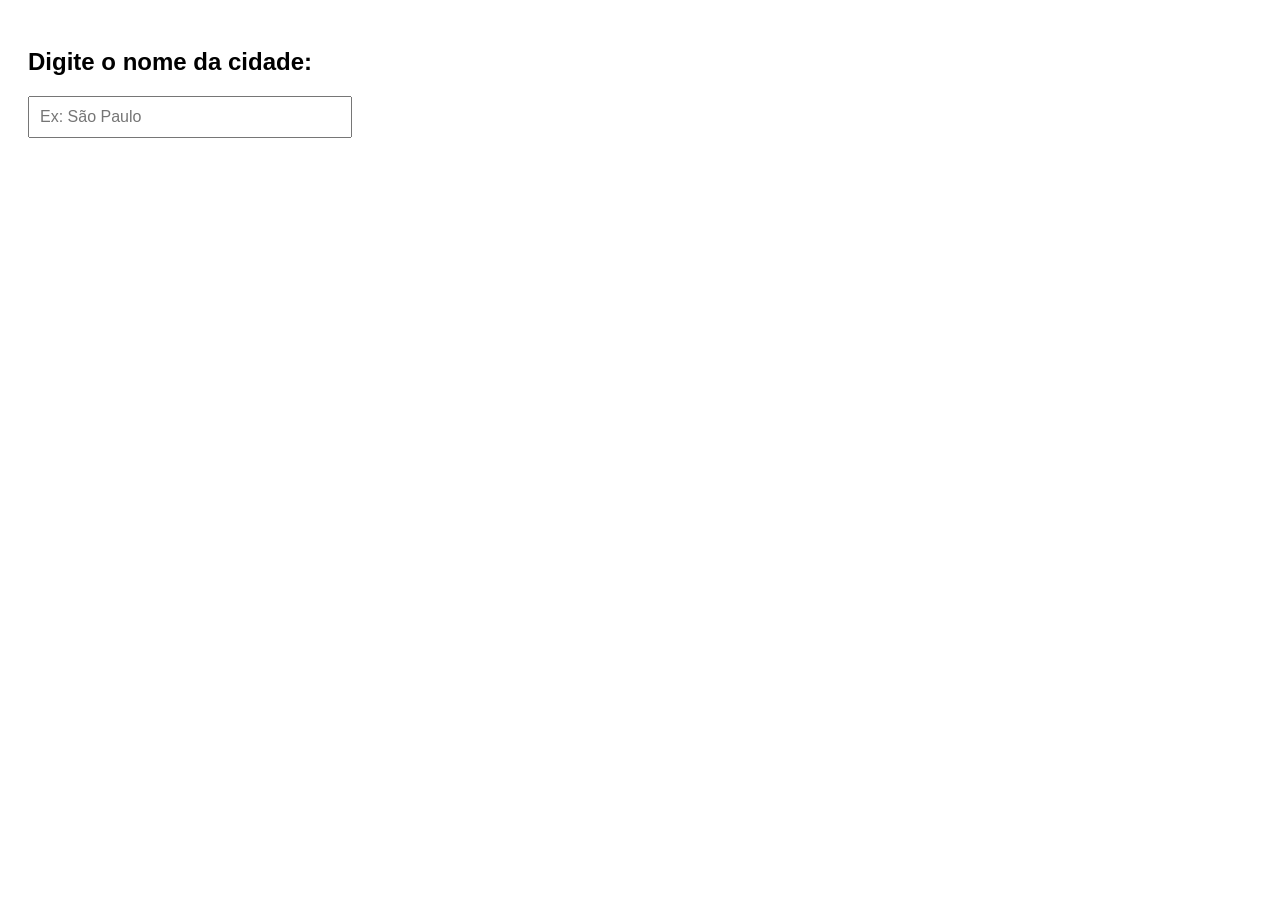
==== teste.html @ d77ceb68 "Subindo o repositório pela primeira vez" ====
<!DOCTYPE html>
<html lang="pt-br">
<head>
    <meta charset="UTF-8">
    <meta name="viewport" content="width=device-width, initial-scale=1.0">
    <title>Autocomplete de Cidades</title>
    <style>
        body {
            font-family: Arial, sans-serif;
            padding: 20px;
        }
        .autocomplete-container {
            position: relative;
            display: inline-block;
        }
        #city-input {
            padding: 10px;
            font-size: 16px;
            width: 300px;
        }
        .autocomplete-list {
            position: absolute;
            border: 1px solid #d4d4d4;
            border-bottom: none;
            border-top: none;
            z-index: 99;
            top: 100%;
            left: 0;
            right: 0;
            max-height: 200px;
            overflow-y: auto;
        }
        .autocomplete-list-item {
            padding: 10px;
            cursor: pointer;
            background-color: #fff;
            border-bottom: 1px solid #d4d4d4;
        }
        .autocomplete-list-item:hover {
            background-color: #e9e9e9;
        }
    </style>
</head>
<body>

    <h2>Digite o nome da cidade:</h2>
    <div class="autocomplete-container">
        <input id="city-input" type="text" placeholder="Ex: São Paulo">
        <div id="autocomplete-list" class="autocomplete-list"></div>
    </div>

    <script>
        const apiKey = 'b2f4046af3384b2896c152521251508'; // Substitua pela sua chave da API
        const cityInput = document.getElementById('city-input');
        const autocompleteList = document.getElementById('autocomplete-list');

        cityInput.addEventListener('input', function() {
            const query = this.value;
            // Limpa a lista se o campo estiver vazio
            if (!query) {
                clearAutocompleteList();
                return;
            }

            // Faz a requisição apenas se tiver 3 ou mais caracteres para evitar muitas requisições
            if (query.length < 3) {
                return;
            }

            fetch(`https://api.weatherapi.com/v1/search.json?key=${'b2f4046af3384b2896c152521251508'}&q=${query}`)
                .then(response => response.json())
                .then(data => {
                    clearAutocompleteList(); // Limpa antes de popular
                    if (data.length > 0) {
                        data.forEach(city => {
                            const item = document.createElement('div');
                            item.classList.add('autocomplete-list-item');
                            item.innerHTML = `<strong>${city.name}</strong>, ${city.region}, ${city.country}`;
                            
                            item.addEventListener('click', function() {
                                cityInput.value = city.name;
                                clearAutocompleteList();
                            });

                            autocompleteList.appendChild(item);
                        });
                    } else {
                        const noResults = document.createElement('div');
                        noResults.classList.add('autocomplete-list-item');
                        noResults.innerText = 'Nenhum resultado encontrado';
                        autocompleteList.appendChild(noResults);
                    }
                })
                .catch(error => {
                    console.error('Erro ao buscar cidades:', error);
                    clearAutocompleteList();
                });
        });

        // Fecha a lista quando o usuário clica fora dela
        document.addEventListener('click', function(e) {
            if (!e.target.closest('.autocomplete-container')) {
                clearAutocompleteList();
            }
        });

        function clearAutocompleteList() {
            autocompleteList.innerHTML = '';
        }
    </script>

</body>
</html>
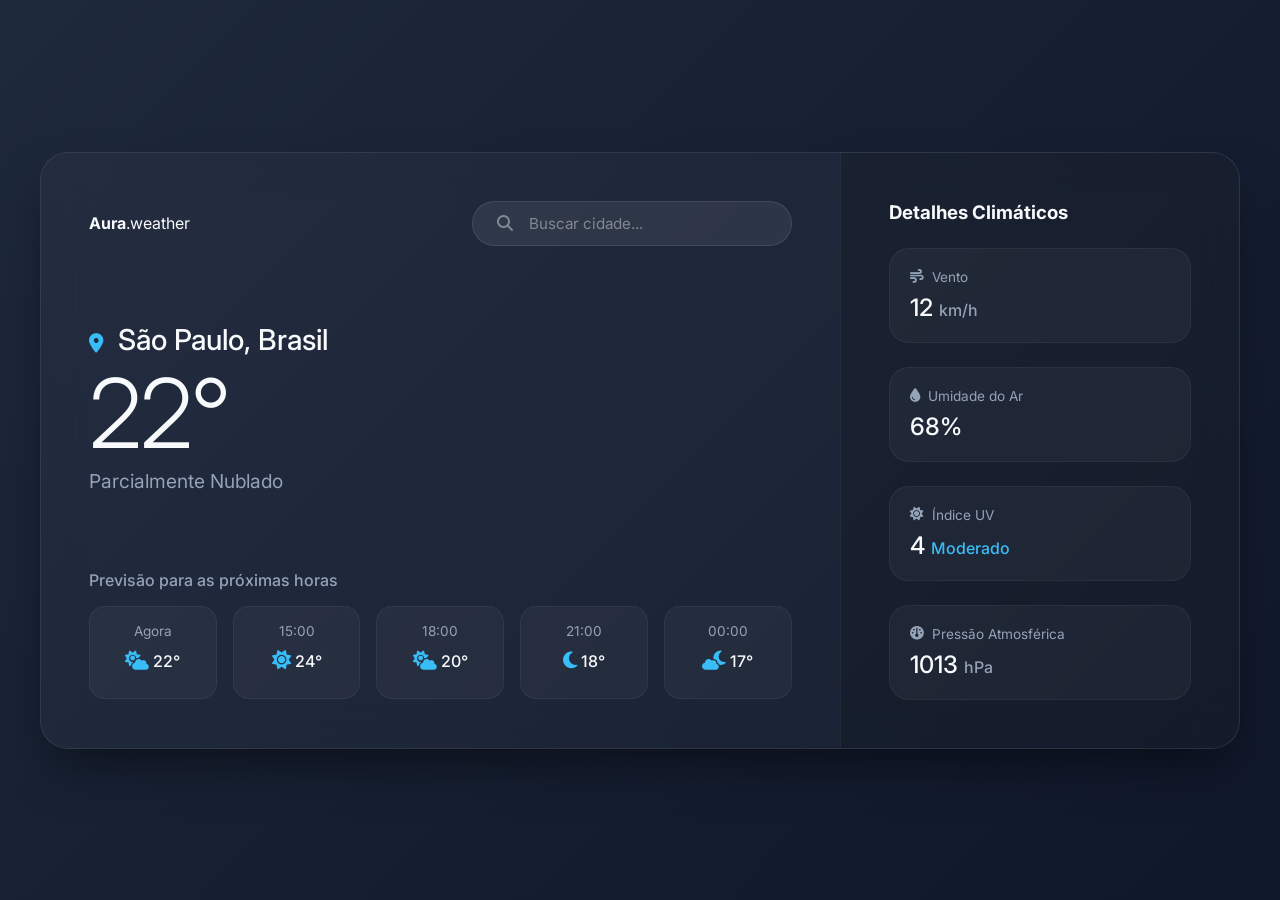
==== commit 006dca8d: "Ajustando layout para consulta de clima, adicionando cards de mais detalhes da previsao do tempo e a" ====
--- a/teste.html
+++ b/teste.html
@@ -1,113 +1,268 @@
 <!DOCTYPE html>
-<html lang="pt-br">
+<html lang="pt-BR">
 <head>
     <meta charset="UTF-8">
     <meta name="viewport" content="width=device-width, initial-scale=1.0">
-    <title>Autocomplete de Cidades</title>
+    <title>Aura Weather — Previsão do Tempo</title>
+    <link href="https://fonts.googleapis.com/css2?family=Inter:wght@300;400;500;600&display=swap" rel="stylesheet">
+    <link rel="stylesheet" href="https://cdnjs.cloudflare.com/ajax/libs/font-awesome/6.4.0/css/all.min.css">
     <style>
+        * {
+            margin: 0;
+            padding: 0;
+            box-sizing: border-box;
+            font-family: 'Inter', sans-serif;
+        }
+
         body {
-            font-family: Arial, sans-serif;
-            padding: 20px;
-        }
-        .autocomplete-container {
-            position: relative;
-            display: inline-block;
-        }
-        #city-input {
-            padding: 10px;
-            font-size: 16px;
-            width: 300px;
-        }
-        .autocomplete-list {
-            position: absolute;
-            border: 1px solid #d4d4d4;
-            border-bottom: none;
-            border-top: none;
-            z-index: 99;
-            top: 100%;
-            left: 0;
-            right: 0;
-            max-height: 200px;
-            overflow-y: auto;
-        }
-        .autocomplete-list-item {
-            padding: 10px;
-            cursor: pointer;
-            background-color: #fff;
-            border-bottom: 1px solid #d4d4d4;
-        }
-        .autocomplete-list-item:hover {
-            background-color: #e9e9e9;
+            background: linear-gradient(135deg, #1e293b, #0f172a);
+            color: #f8fafc;
+            min-height: 100vh;
+            display: flex;
+            justify-content: center;
+            align-items: center;
+            padding: 2rem;
+        }
+
+        .web-container {
+            width: 100%;
+            max-width: 1200px;
+            background: rgba(255, 255, 255, 0.03);
+            backdrop-filter: blur(20px);
+            -webkit-backdrop-filter: blur(20px);
+            border: 1px solid rgba(255, 255, 255, 0.08);
+            border-radius: 28px;
+            display: grid;
+            grid-template-columns: 2fr 1fr;
+            overflow: hidden;
+            box-shadow: 0 25px 50px -12px rgba(0, 0, 0, 0.5);
+        }
+
+        /* Lado Esquerdo: Conteúdo Principal */
+        .main-content {
+            padding: 3rem;
+            display: flex;
+            flex-direction: column;
+            justify-content: space-between;
+        }
+
+        .header-search {
+            display: flex;
+            justify-content: space-between;
+            align-items: center;
+        }
+
+        .search-bar {
+            background: rgba(255, 255, 255, 0.07);
+            border: 1px solid rgba(255, 255, 255, 0.1);
+            border-radius: 50px;
+            padding: 0.75rem 1.5rem;
+            display: flex;
+            align-items: center;
+            gap: 1rem;
+            width: 320px;
+        }
+
+        .search-bar input {
+            background: transparent;
+            border: none;
+            color: #fff;
+            outline: none;
+            font-size: 0.95rem;
+            width: 100%;
+        }
+
+        .search-bar input::placeholder {
+            color: rgba(255, 255, 255, 0.4);
+        }
+
+        .current-weather {
+            margin: 2rem 0;
+        }
+
+        .location {
+            font-size: 1.8rem;
+            font-weight: 500;
+            margin-bottom: 0.5rem;
+        }
+
+        .temp-display {
+            font-size: 6rem;
+            font-weight: 300;
+            letter-spacing: -2px;
+            line-height: 1;
+            margin-bottom: 0.5rem;
+        }
+
+        .condition {
+            font-size: 1.2rem;
+            color: #94a3b8;
+            font-weight: 400;
+        }
+
+        /* Previsão por Hora */
+        .hourly-section h3, .details-section h3 {
+            font-size: 1rem;
+            font-weight: 500;
+            color: #94a3b8;
+            margin-bottom: 1rem;
+        }
+
+        .hourly-grid {
+            display: grid;
+            grid-template-columns: repeat(5, 1fr);
+            gap: 1rem;
+        }
+
+        .hour-card {
+            background: rgba(255, 255, 255, 0.04);
+            border: 1px solid rgba(255, 255, 255, 0.05);
+            padding: 1rem;
+            border-radius: 16px;
+            text-align: center;
+            transition: transform 0.2s;
+        }
+
+        .hour-card:hover {
+            transform: translateY(-4px);
+            background: rgba(255, 255, 255, 0.07);
+        }
+
+        .hour-card span {
+            display: block;
+            font-size: 0.85rem;
+            color: #94a3b8;
+        }
+
+        .hour-card i {
+            margin: 0.75rem 0;
+            font-size: 1.2rem;
+            color: #38bdf8;
+        }
+
+        .hour-card strong {
+            font-size: 1rem;
+            font-weight: 500;
+        }
+
+        /* Lado Direito: Detalhes e Métricas */
+        .sidebar-details {
+            background: rgba(0, 0, 0, 0.15);
+            padding: 3rem;
+            border-left: 1px solid rgba(255, 255, 255, 0.05);
+            display: flex;
+            flex-direction: column;
+            gap: 1.5rem;
+        }
+
+        .detail-card {
+            background: rgba(255, 255, 255, 0.04);
+            border: 1px solid rgba(255, 255, 255, 0.05);
+            padding: 1.25rem;
+            border-radius: 20px;
+        }
+
+        .detail-card .title {
+            font-size: 0.85rem;
+            color: #94a3b8;
+            display: flex;
+            align-items: center;
+            gap: 0.5rem;
+            margin-bottom: 0.5rem;
+        }
+
+        .detail-card .value {
+            font-size: 1.5rem;
+            font-weight: 500;
+        }
+
+        @media(max-width: 900px) {
+            .web-container {
+                grid-template-columns: 1fr;
+            }
+            .sidebar-details {
+                border-left: none;
+                border-top: 1px solid rgba(255, 255, 255, 0.05);
+            }
         }
     </style>
 </head>
 <body>
 
-    <h2>Digite o nome da cidade:</h2>
-    <div class="autocomplete-container">
-        <input id="city-input" type="text" placeholder="Ex: São Paulo">
-        <div id="autocomplete-list" class="autocomplete-list"></div>
+    <div class="web-container">
+        <!-- Esquerda -->
+        <div class="main-content">
+            <div class="header-search">
+                <div class="logo"><strong>Aura</strong>.weather</div>
+                <div class="search-bar">
+                    <i class="fa-solid fa-magnifying-glass" style="color: rgba(255,255,255,0.4)"></i>
+                    <input type="text" placeholder="Buscar cidade...">
+                </div>
+            </div>
+
+            <div class="current-weather">
+                <div class="location"><i class="fa-solid fa-location-dot" style="font-size: 1.2rem; color: #38bdf8; margin-right: 8px;"></i> São Paulo, Brasil</div>
+                <div class="temp-display">22°</div>
+                <div class="condition">Parcialmente Nublado</div>
+            </div>
+
+            <div class="hourly-section">
+                <h3>Previsão para as próximas horas</h3>
+                <div class="hourly-grid">
+                    <div class="hour-card">
+                        <span>Agora</span>
+                        <i class="fa-solid fa-cloud-sun"></i>
+                        <strong>22°</strong>
+                    </div>
+                    <div class="hour-card">
+                        <span>15:00</span>
+                        <i class="fa-solid fa-sun"></i>
+                        <strong>24°</strong>
+                    </div>
+                    <div class="hour-card">
+                        <span>18:00</span>
+                        <i class="fa-solid fa-cloud-sun"></i>
+                        <strong>20°</strong>
+                    </div>
+                    <div class="hour-card">
+                        <span>21:00</span>
+                        <i class="fa-solid fa-moon"></i>
+                        <strong>18°</strong>
+                    </div>
+                    <div class="hour-card">
+                        <span>00:00</span>
+                        <i class="fa-solid fa-cloud-moon"></i>
+                        <strong>17°</strong>
+                    </div>
+                </div>
+            </div>
+        </div>
+
+        <!-- Direita: Métricas -->
+        <div class="sidebar-details">
+            <h3>Detalhes Climáticos</h3>
+            
+            <div class="detail-card">
+                <div class="title"><i class="fa-solid fa-wind"></i> Vento</div>
+                <div class="value">12 <span style="font-size: 1rem; color: #94a3b8;">km/h</span></div>
+            </div>
+
+            <div class="detail-card">
+                <div class="title"><i class="fa-solid fa-droplet"></i> Umidade do Ar</div>
+                <div class="value">68%</div>
+            </div>
+
+            <div class="detail-card">
+                <div class="title"><i class="fa-solid fa-sun"></i> Índice UV</div>
+                <div class="value">4 <span style="font-size: 1rem; color: #38bdf8;">Moderado</span></div>
+            </div>
+
+            <div class="detail-card">
+                <div class="title"><i class="fa-solid fa-gauge"></i> Pressão Atmosférica</div>
+                <div class="value">1013 <span style="font-size: 1rem; color: #94a3b8;">hPa</span></div>
+            </div>
+        </div>
     </div>
-
-    <script>
-        const apiKey = 'b2f4046af3384b2896c152521251508'; // Substitua pela sua chave da API
-        const cityInput = document.getElementById('city-input');
-        const autocompleteList = document.getElementById('autocomplete-list');
-
-        cityInput.addEventListener('input', function() {
-            const query = this.value;
-            // Limpa a lista se o campo estiver vazio
-            if (!query) {
-                clearAutocompleteList();
-                return;
-            }
-
-            // Faz a requisição apenas se tiver 3 ou mais caracteres para evitar muitas requisições
-            if (query.length < 3) {
-                return;
-            }
-
-            fetch(`https://api.weatherapi.com/v1/search.json?key=${'b2f4046af3384b2896c152521251508'}&q=${query}`)
-                .then(response => response.json())
-                .then(data => {
-                    clearAutocompleteList(); // Limpa antes de popular
-                    if (data.length > 0) {
-                        data.forEach(city => {
-                            const item = document.createElement('div');
-                            item.classList.add('autocomplete-list-item');
-                            item.innerHTML = `<strong>${city.name}</strong>, ${city.region}, ${city.country}`;
-                            
-                            item.addEventListener('click', function() {
-                                cityInput.value = city.name;
-                                clearAutocompleteList();
-                            });
-
-                            autocompleteList.appendChild(item);
-                        });
-                    } else {
-                        const noResults = document.createElement('div');
-                        noResults.classList.add('autocomplete-list-item');
-                        noResults.innerText = 'Nenhum resultado encontrado';
-                        autocompleteList.appendChild(noResults);
-                    }
-                })
-                .catch(error => {
-                    console.error('Erro ao buscar cidades:', error);
-                    clearAutocompleteList();
-                });
-        });
-
-        // Fecha a lista quando o usuário clica fora dela
-        document.addEventListener('click', function(e) {
-            if (!e.target.closest('.autocomplete-container')) {
-                clearAutocompleteList();
-            }
-        });
-
-        function clearAutocompleteList() {
-            autocompleteList.innerHTML = '';
-        }
-    </script>
 
 </body>
 </html>
